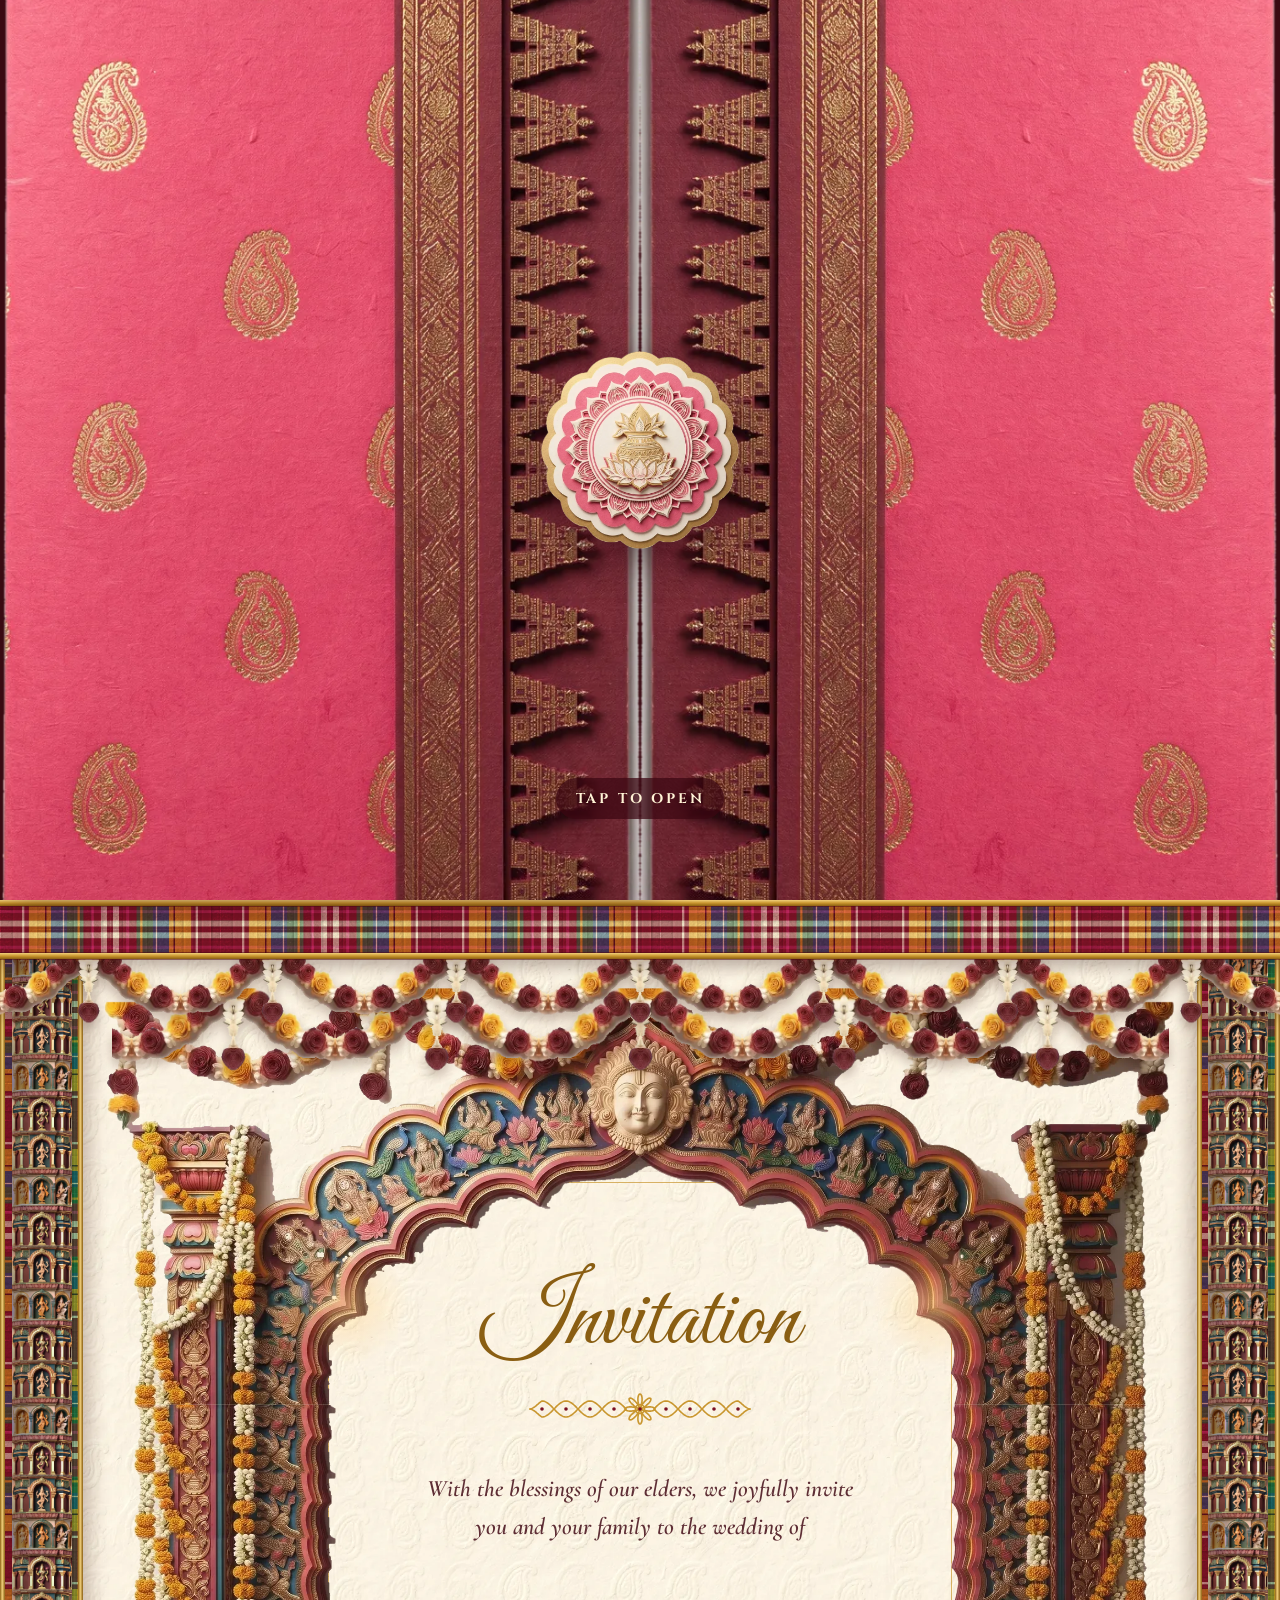
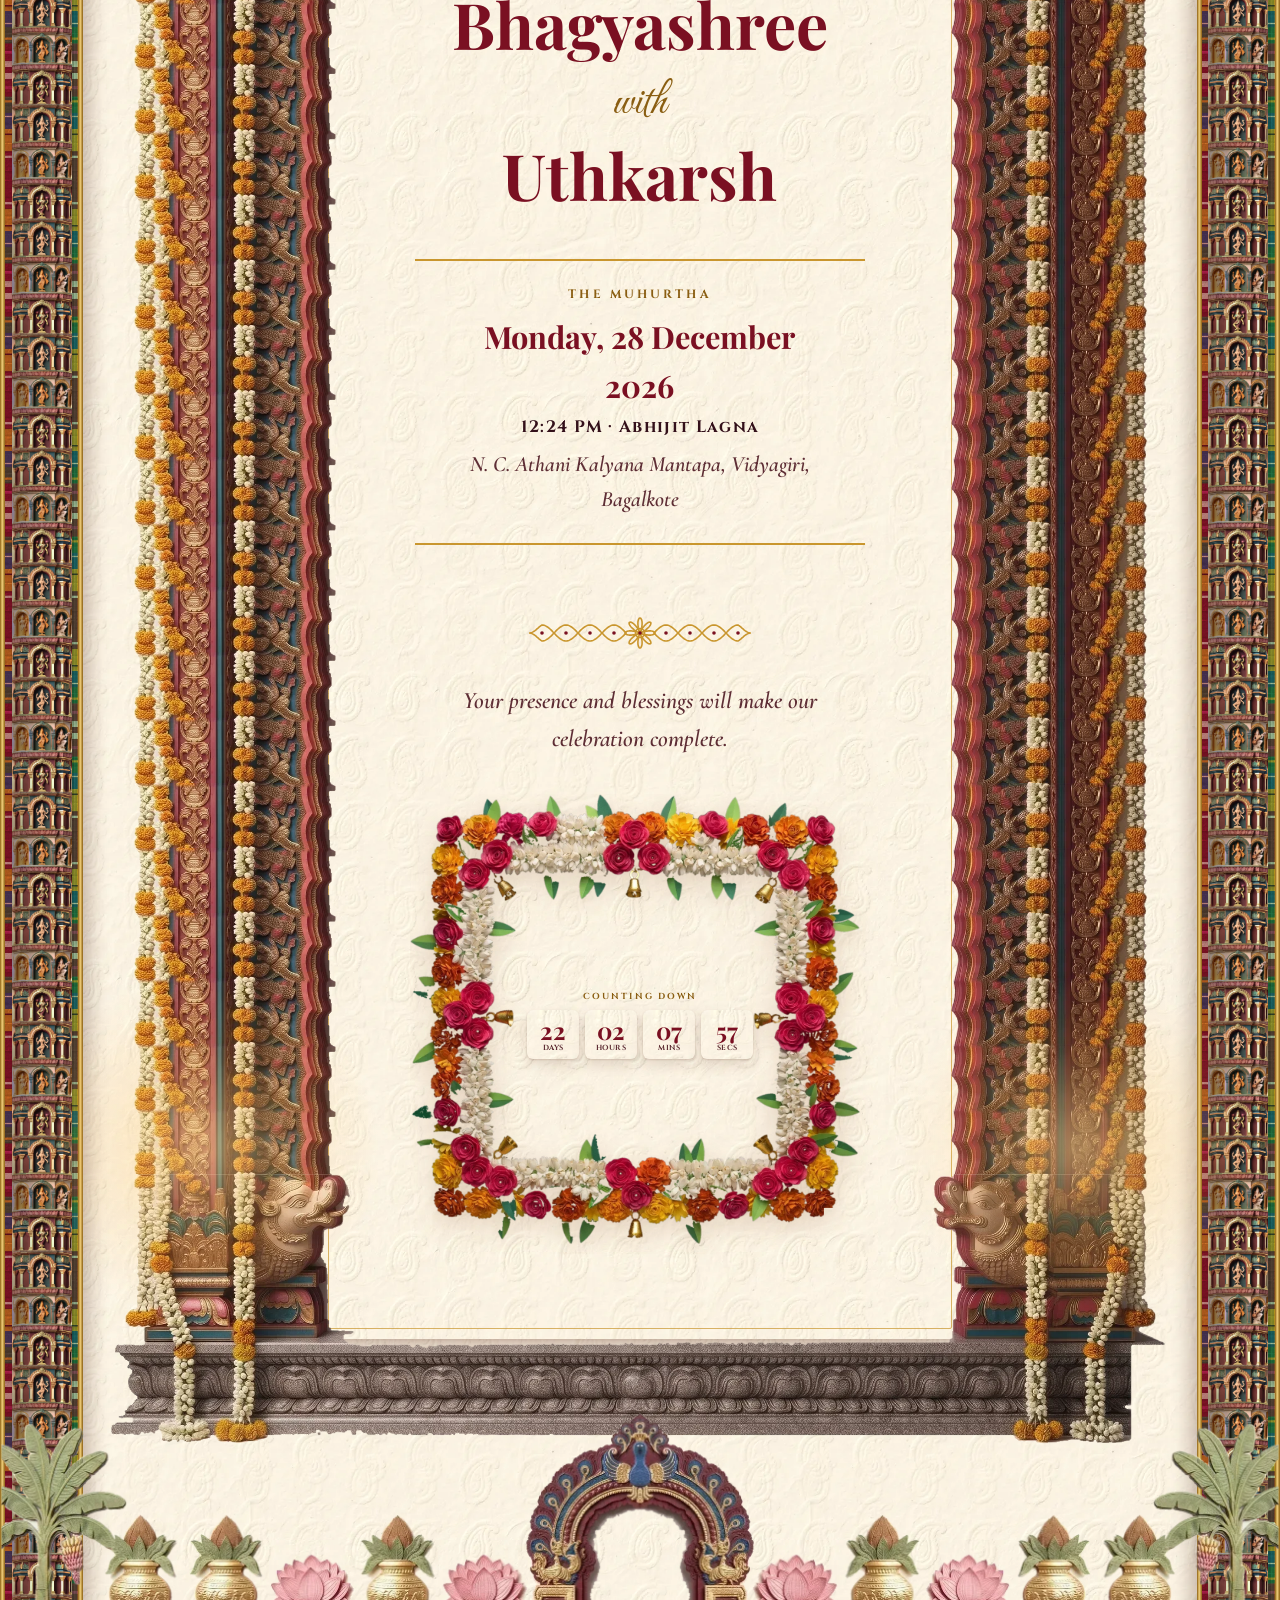
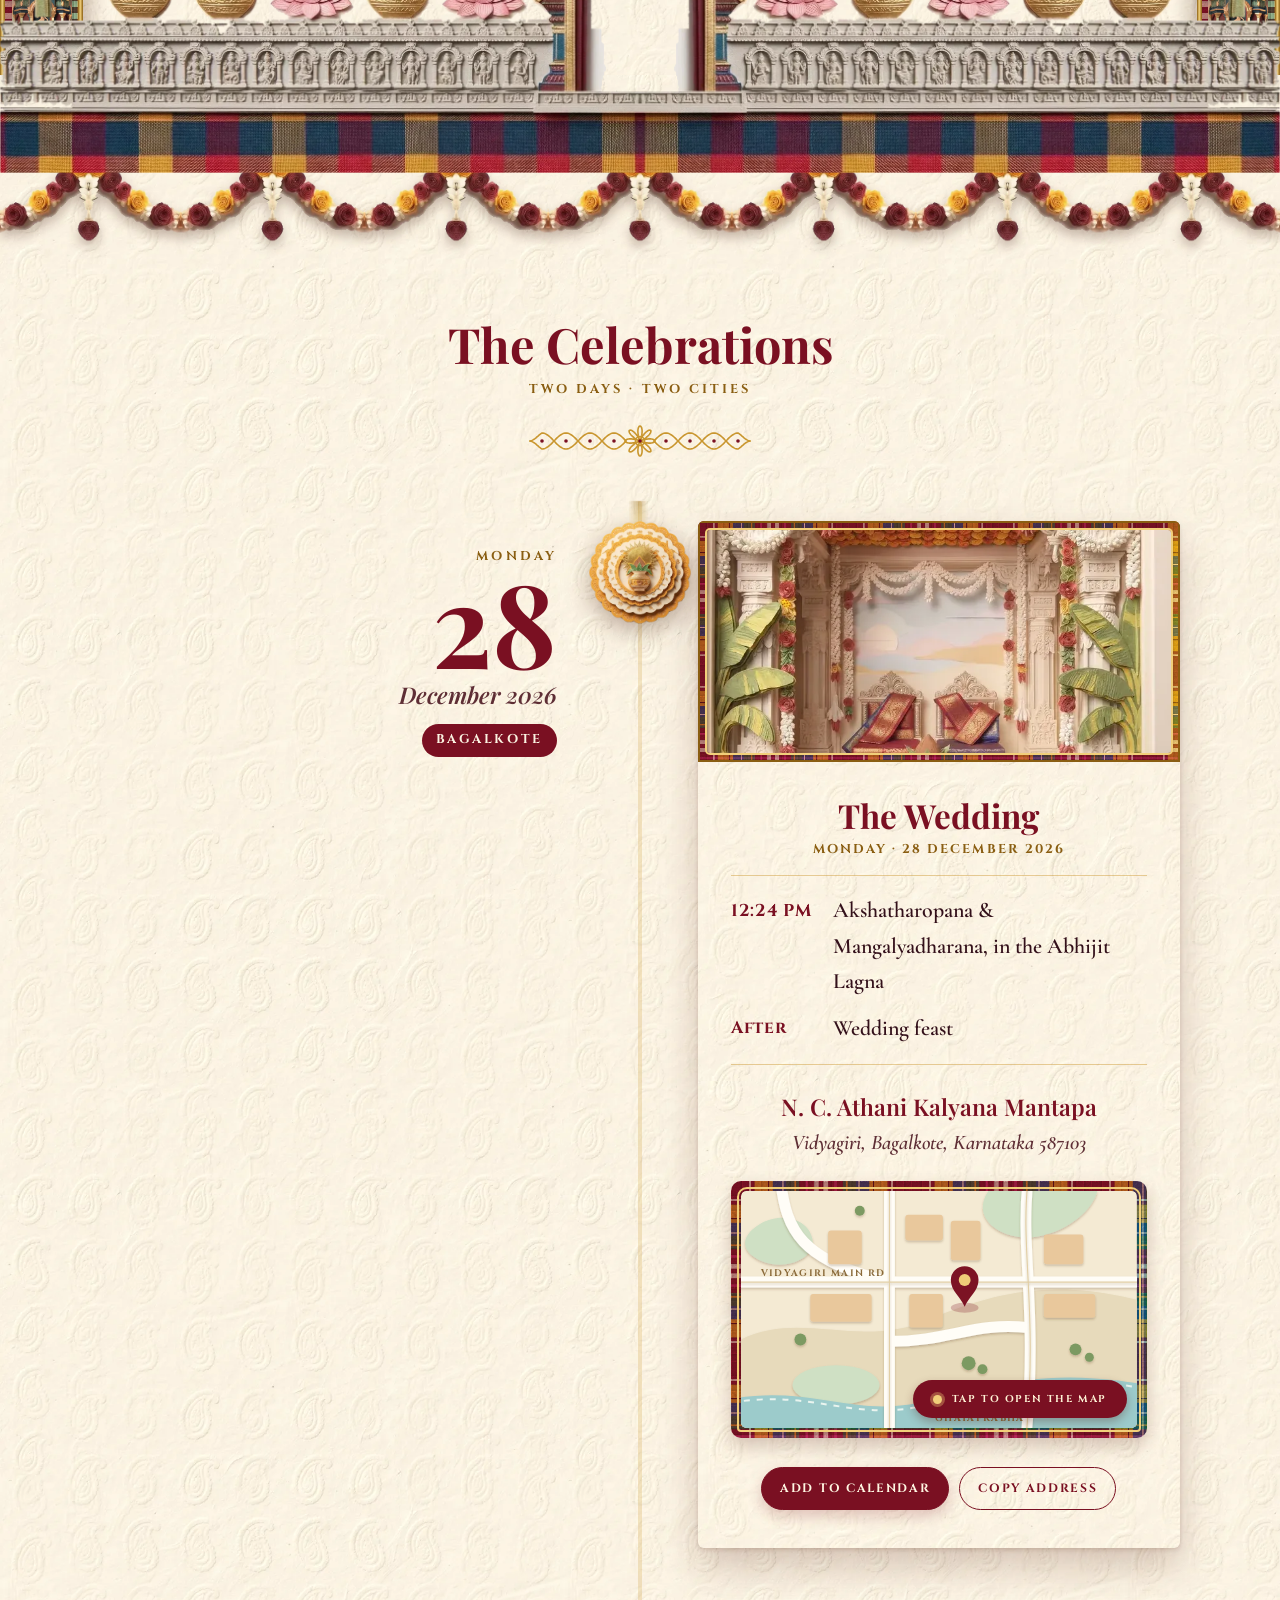
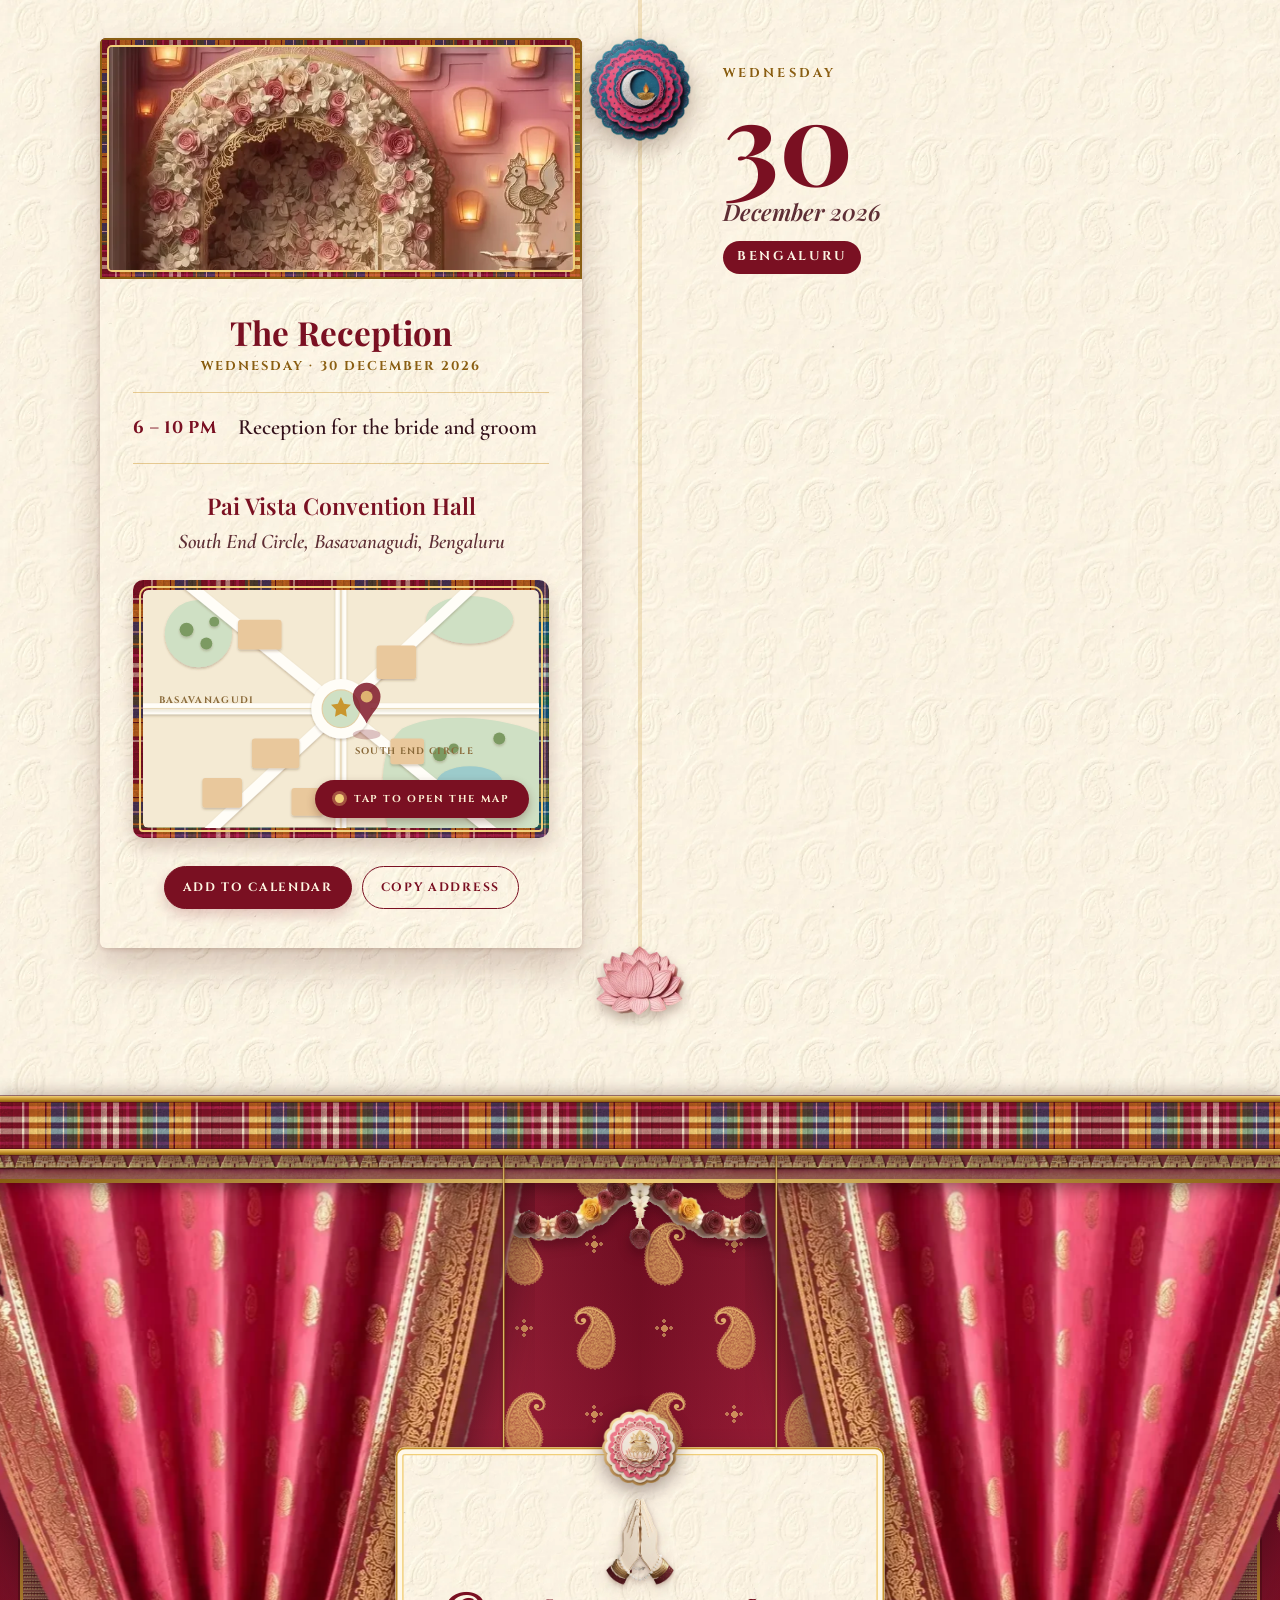
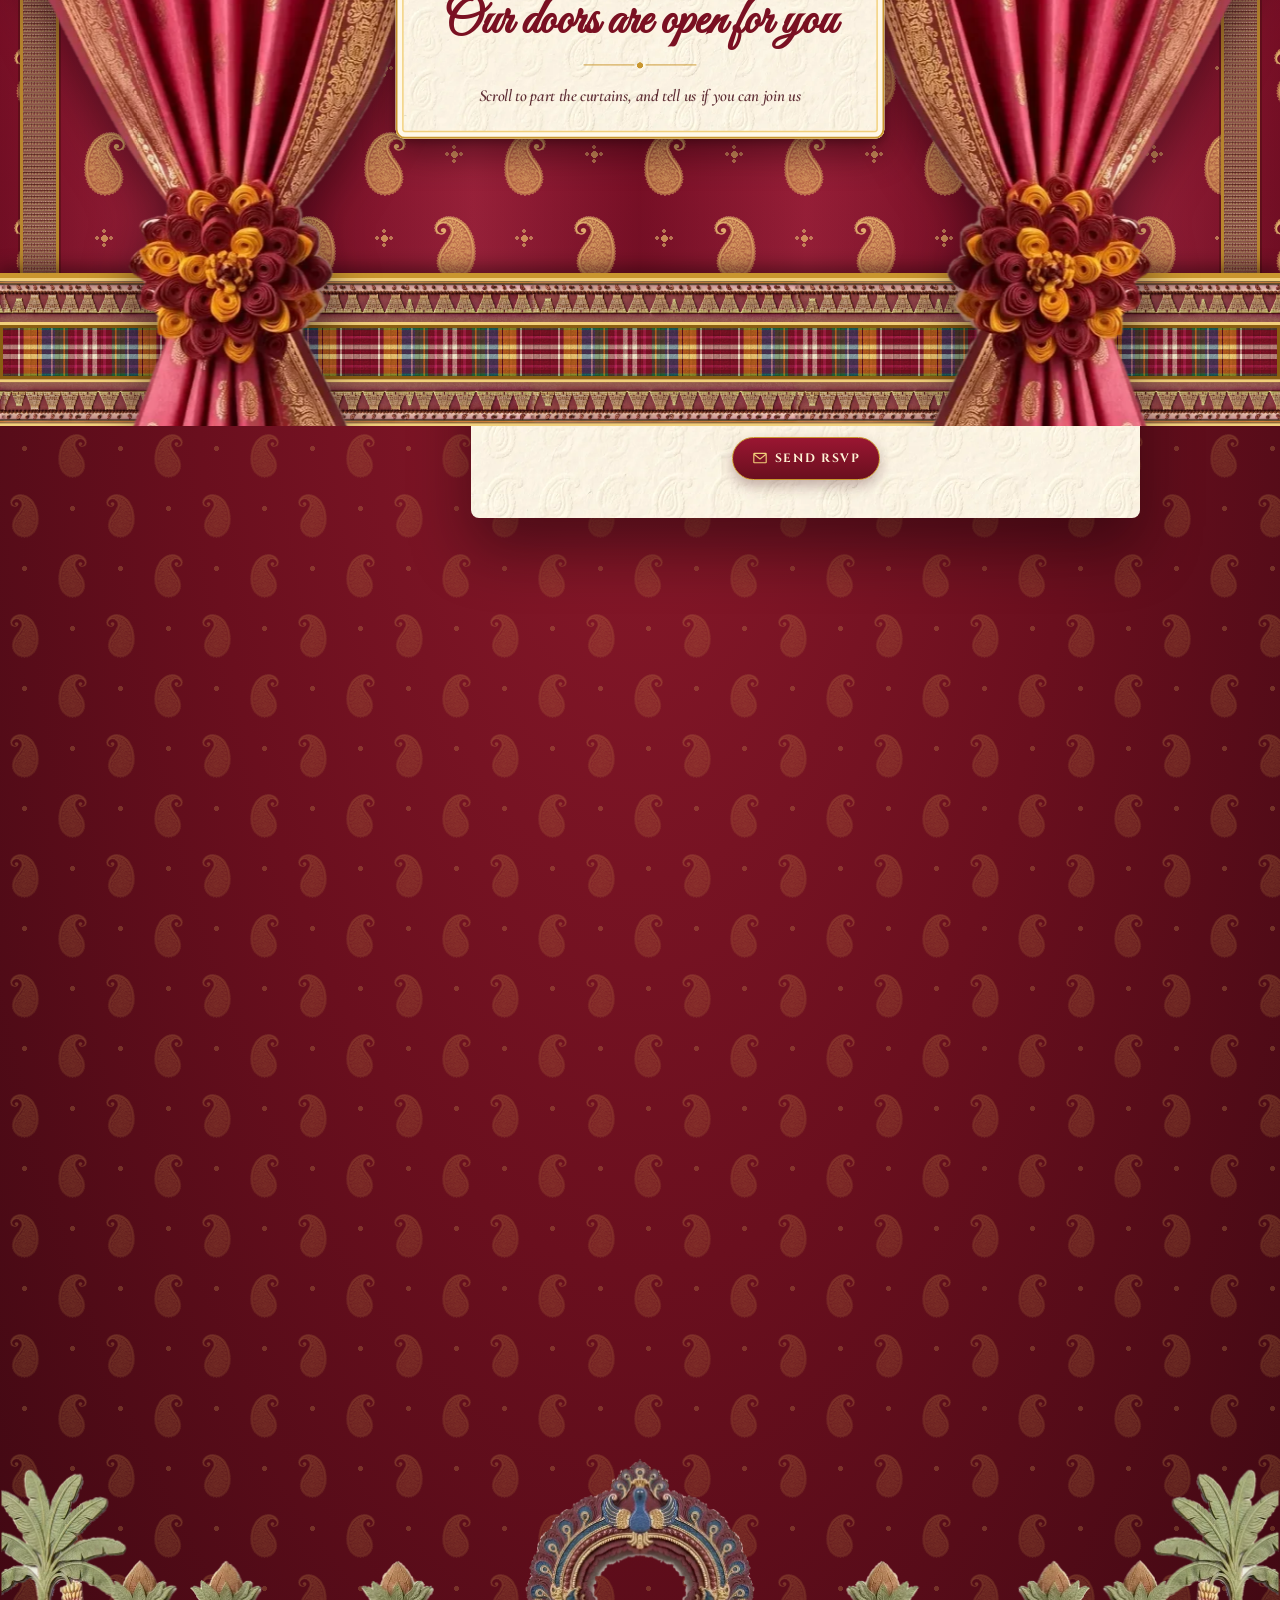
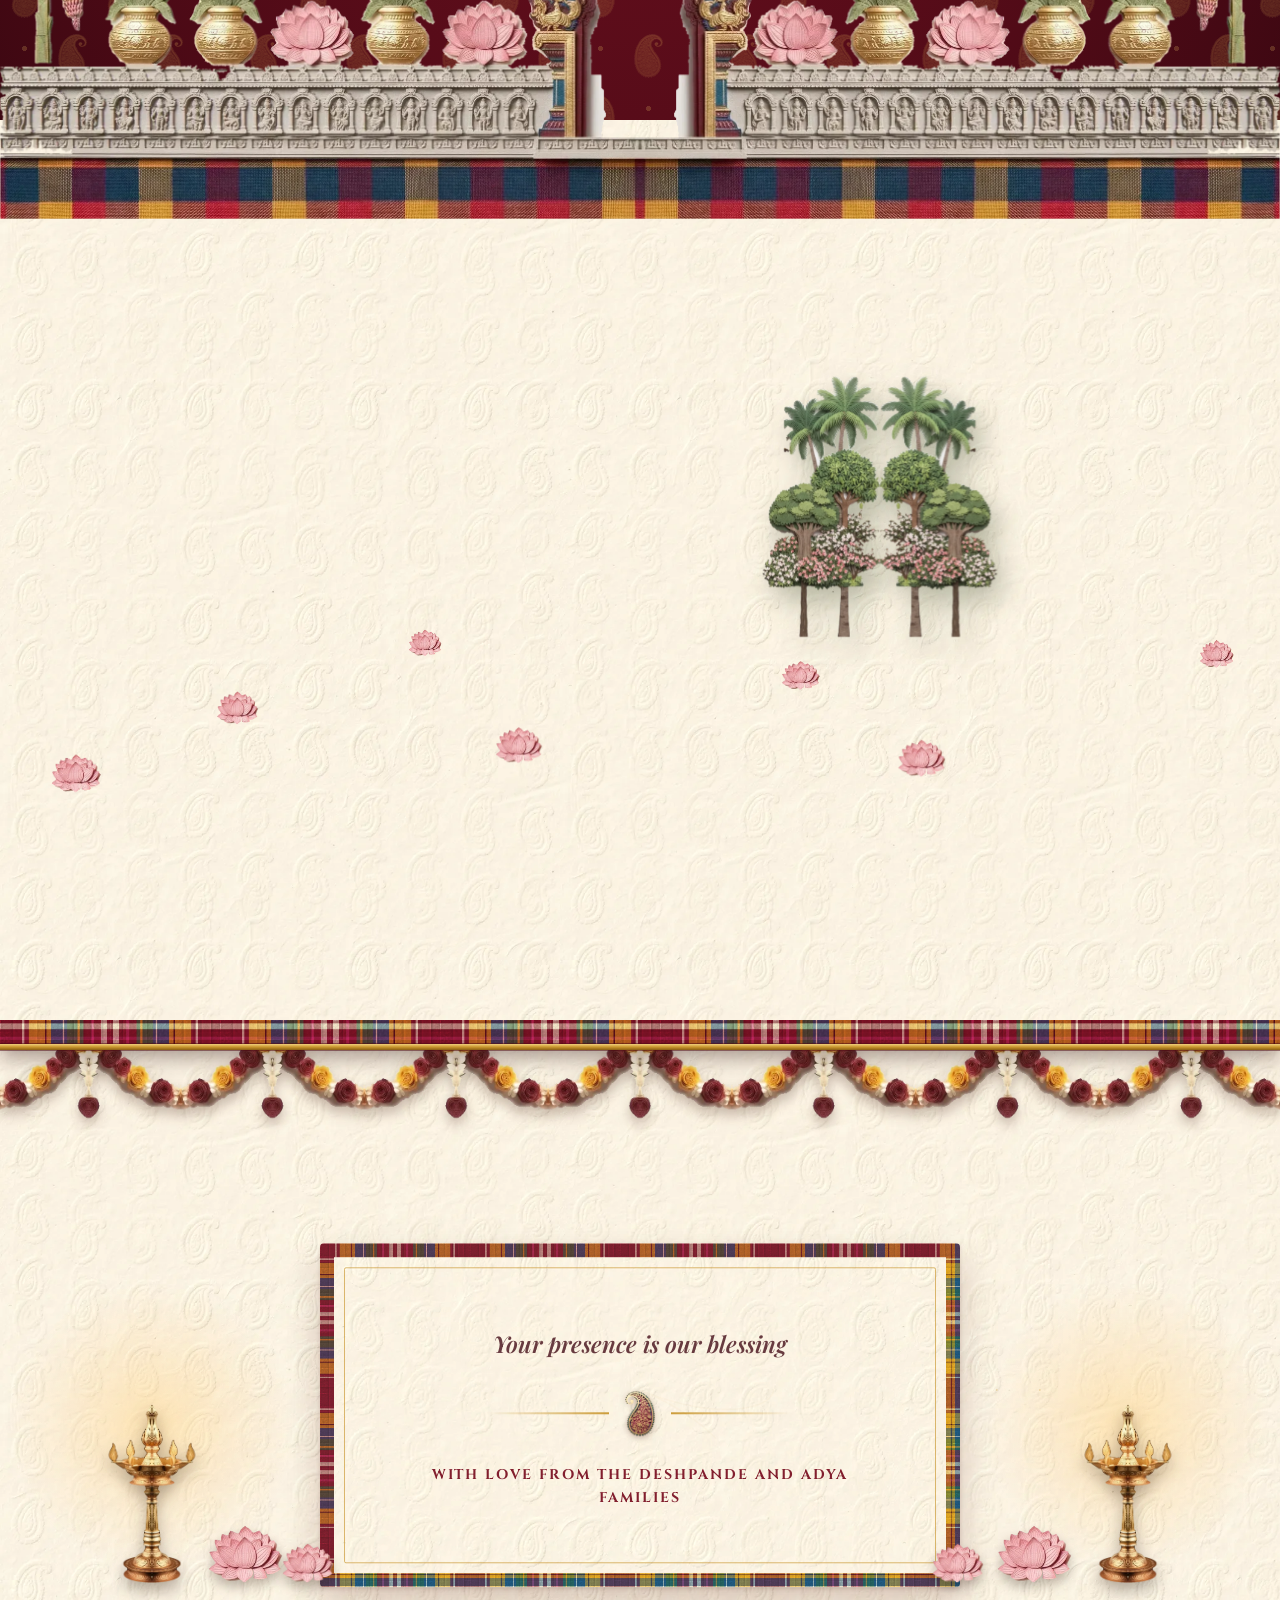
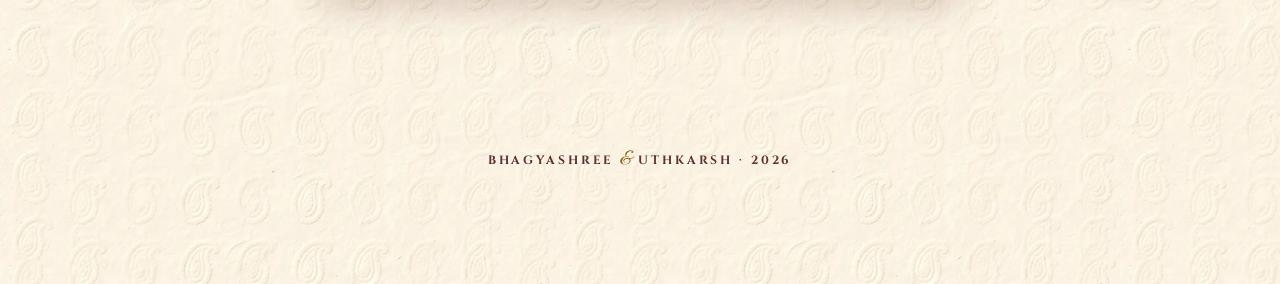
==== bhagyashree-uthkarsh/index.html @ a331b94e "Add files via upload" ====
<!doctype html>
<html lang="en">
<head>
<base href="../">
<meta charset="utf-8">
<meta name="viewport" content="width=device-width, initial-scale=1">
<meta name="robots" content="noindex, nofollow">
<meta name="theme-color" content="#7A1022">
<title>Bhagyashree &amp; Uthkarsh · Shubha Vivaha</title>
<meta name="description" content="The wedding of Bhagyashree and Uthkarsh, 28 and 30 December 2026, Bagalkote and Bengaluru.">
<meta property="og:title" content="Bhagyashree &amp; Uthkarsh · Shubha Vivaha">
<meta property="og:description" content="Wedding on 28 December 2026 in Bagalkote · Reception on 30 December 2026 in Bengaluru">
<link rel="preload" as="image" href="assets/a6-gopuram.webp">
<link rel="preload" as="image" href="assets/a1-flap.webp">
<link rel="stylesheet" href="css/style.css?v=1123e">
</head>
<body class="is-locked" data-lang="en">

<!-- ============ 0 · GATEFOLD COVER ============ -->
<div id="intro" aria-label="Invitation cover">
  <div class="flap flap-l"><img src="assets/a1-flap.webp" alt=""></div>
  <div class="flap flap-r"><img src="assets/a1-flap.webp" alt=""></div>
  <button id="seal" type="button" aria-label="Open the invitation"><img src="assets/a2-seal.webp" alt=""></button>
  <p class="intro-cta"><span class="kn kn-x">ತೆರೆಯಲು ಸ್ಪರ್ಶಿಸಿ</span><span class="en-x">Tap to open</span></p>
</div>

<!-- ============ HUD ============ -->
<button class="next-cue" type="button" aria-label="Scroll down"><svg viewBox="0 0 24 24" aria-hidden="true"><path d="M6 9.5l6 6 6-6"/></svg></button>
<button class="top-cue" type="button" aria-label="Back to the top"><svg viewBox="0 0 24 24" aria-hidden="true"><path d="M6 14.5l6-6 6 6"/></svg></button>
<div class="hud">
  <div class="progress"><i></i></div>
  <div class="hud-right">
    <div class="lang" role="group" aria-label="Language">
      <button type="button" data-set-lang="kn" class="kn">ಕನ್ನಡ</button>
      <button type="button" data-set-lang="en" aria-pressed="true">EN</button>
    </div>
    <button type="button" id="music" aria-label="Temple music" aria-pressed="false">
      <svg viewBox="0 0 24 24" aria-hidden="true"><path d="M12 2.5c.6 0 1 .4 1 1v.7a6 6 0 0 1 5 5.9v4.4l1.6 2.6a.8.8 0 0 1-.7 1.2H5.1a.8.8 0 0 1-.7-1.2L6 14.5v-4.4a6 6 0 0 1 5-5.9v-.7c0-.6.4-1 1-1Zm-2.2 17.4h4.4a2.2 2.2 0 0 1-4.4 0Z"/></svg>
      <span class="wave"><i></i><i></i><i></i></span>
    </button>
  </div>
</div>

<main>
<!-- ============ 1-3 · LANDING, APPROACH, DOORS ============ -->
<section id="hero" class="scene" aria-label="Shubha Vivaha">
  <div class="stage">
    <img class="L sky" src="assets/a3-sky.webp" alt="">
    <div class="L clouds-far">
      <img class="cloud c1" src="assets/a4-cloud2.webp" alt="">
      <img class="cloud c2" src="assets/a4-cloud4.webp" alt="">
    </div>
    <div class="L birds" aria-hidden="true"></div>
    <div class="L world">
      <img class="W skyline" src="assets/a5-skyline.webp" alt="">
      <img class="W tower" src="assets/a6-gopuram.webp" alt="">
      <div class="W door-glow"></div>
      <img class="W cloud-front" src="assets/a4-cloud3.webp" alt="">
      <img class="W grove grove-l opt" src="assets/a34-grove-l.webp" alt="">
      <img class="W grove grove-r opt" src="assets/a35-grove-r.webp" alt="">
      <div class="W mist"></div>
      <img class="W courtyard" src="assets/a7-courtyard.webp" alt="">
      <img class="W flagstaff opt" src="assets/a36-flagstaff.webp" alt="">
      <img class="W cwall" src="assets/a21-frieze.webp" alt="">
      <div class="W wband" aria-hidden="true"></div>
      <svg class="W rangoli" data-rangoli viewBox="-200 -200 400 400" aria-hidden="true"></svg>
      <img class="W heap hp-l" src="assets/a54-heap-b.webp" alt="">
      <img class="W heap hp-r" src="assets/a54-heap-b.webp" alt="">
      <img class="W banana bn-l" src="assets/a52-banana.webp" alt="">
      <img class="W banana bn-r" src="assets/a52-banana.webp" alt="">
      <div class="W basegroup" aria-hidden="true">
        <div class="strew"></div>
        <div class="lampw sm l1" style="left:15.5%"><img class="lo" src="assets/a27-lamp-off.webp" alt=""><img class="ln" src="assets/a27-lamp-on.webp" alt=""><i class="halo"></i></div>
        <div class="lampw sm r1" style="left:84.1%"><img class="lo" src="assets/a27-lamp-off.webp" alt=""><img class="ln" src="assets/a27-lamp-on.webp" alt=""><i class="halo"></i></div>
        <div class="lampw lg l2" style="left:37.2%"><img class="lo" src="assets/a27-lamp-off.webp" alt=""><img class="ln" src="assets/a27-lamp-on.webp" alt=""><i class="halo"></i></div>
        <div class="lampw lg r2" style="left:62.4%"><img class="lo" src="assets/a27-lamp-off.webp" alt=""><img class="ln" src="assets/a27-lamp-on.webp" alt=""><i class="halo"></i></div>
        <img class="lotus" src="assets/a39-lotus.webp" alt="" style="left:9.5%;--h:36%;bottom:-3%"><img class="lotus" src="assets/a39-lotus.webp" alt="" style="left:21.5%;--h:36%;bottom:-3%"><img class="lotus" src="assets/a39-lotus.webp" alt="" style="left:78.1%;--h:36%;bottom:-3%"><img class="lotus" src="assets/a39-lotus.webp" alt="" style="left:90.1%;--h:36%;bottom:-3%">
        <img class="lotus" src="assets/a39-lotus.webp" alt="" style="left:31%;--h:44%;bottom:-6%"><img class="lotus" src="assets/a39-lotus.webp" alt="" style="left:43.4%;--h:44%;bottom:-6%"><img class="lotus" src="assets/a39-lotus.webp" alt="" style="left:56.2%;--h:44%;bottom:-6%"><img class="lotus" src="assets/a39-lotus.webp" alt="" style="left:68.6%;--h:44%;bottom:-6%">
        <img class="lotus" src="assets/a39-lotus.webp" alt="" style="left:26.2%;--h:30%;bottom:-8%"><img class="lotus" src="assets/a39-lotus.webp" alt="" style="left:73.4%;--h:30%;bottom:-8%">
      </div>
    </div>
    <div class="L names-shade"></div>
    <div class="L names">
      <p class="kn names-kn">ಶುಭ ವಿವಾಹ</p>
      <h1 class="names-main"><span class="nm" data-split>Bhagyashree</span><span class="amp">&amp;</span><span class="nm" data-split>Uthkarsh</span></h1>
    </div>
    <div class="L petals hero-shower" data-petals="12"></div>
    <img class="L fol fol-l" src="assets/a8-foliage-l-hero.webp" alt="">
    <img class="L fol fol-r" src="assets/a9-foliage-r-hero.webp" alt="">
    <div class="L sheet"><div class="sheet-band"></div><div class="sheet-paper"></div></div>
    <p class="L scroll-cue"><span data-i18n="scroll">Scroll</span><i></i></p>
  </div>
</section>

<!-- ============ 5-6 · INVITATION + COUNTDOWN ============ -->
<section id="invite" class="paper">
  <div class="rail" aria-hidden="true"><div class="rail-band"></div><div class="festoon"></div></div>
  <div class="side side-l"><div class="pillar-strip"></div></div>
  <div class="side side-r"><div class="pillar-strip"></div></div>
  <div class="torana">
    <div class="t-art" aria-hidden="true">
      <img class="t-top" src="assets/a17-top.webp" alt="">
      <div class="t-mid"></div>
      <img class="t-bot" src="assets/a17-bot.webp" alt="">
    </div>
    <div class="t-deco" aria-hidden="true"></div>
  <article class="panel invite-panel">
    <img class="butta tl" src="assets/a31-butta.webp" alt=""><img class="butta tr" src="assets/a31-butta.webp" alt="">
    <img class="butta bl" src="assets/a31-butta.webp" alt=""><img class="butta br" src="assets/a31-butta.webp" alt="">

    <header class="sec-head">
      <p class="kn sec-kn kn-x" data-c="up">ಮದುವೆಯ ಆಮಂತ್ರಣ</p>
      <h2 class="script sec-script" data-c="write">Invitation</h2>
      <svg class="kolam kolam-div" data-kolam="div" viewBox="0 0 300 40" aria-hidden="true"></svg>
    </header>

    <p class="lead" data-c="up" data-i18n="lead">With the blessings of our elders, we joyfully invite you and your family to the wedding of</p>

    <div class="couple">
      <div class="person">
        <h3 class="pname" data-c="words" data-i18n="bride">Bhagyashree</h3>
      </div>
      <p class="weds script" data-c="write" data-i18n="weds">with</p>
      <div class="person">
        <h3 class="pname" data-c="words" data-i18n="groom">Uthkarsh</h3>
      </div>
    </div>

    <div class="muhurtha" data-c="frame">
      <p class="m-label" data-i18n="mLabel">The Muhurtha</p>
      <p class="m-date" data-i18n="mDate">Monday, 28 December 2026</p>
      <p class="m-time" data-i18n="mTime">12:24 PM · Abhijit Lagna</p>
      <p class="m-where" data-i18n="mWhere">N. C. Athani Kalyana Mantapa, Vidyagiri, Bagalkote</p>
    </div>

    <svg class="kolam kolam-div" data-kolam="div" viewBox="0 0 300 40" aria-hidden="true"></svg>
    <p class="lead" data-c="up" data-i18n="close">Your presence and blessings will make our celebration complete.</p>

    <div class="countdown rv" aria-live="off">
      <img class="garland" src="assets/a20-garland.webp" alt="">
      <div class="cd-lamp l" aria-hidden="true"><div class="litlamp"><img src="assets/a27-lamp-on.webp" alt=""></div></div>
      <div class="cd-lamp r" aria-hidden="true"><div class="litlamp"><img src="assets/a27-lamp-on.webp" alt=""></div></div>
      <div class="cd-inner">
        <p class="cd-label" data-i18n="cdLabel">Counting down</p>
        <div class="cd-grid">
          <div><b data-cd="d">00</b><span data-i18n="days">Days</span></div>
          <div><b data-cd="h">00</b><span data-i18n="hours">Hours</span></div>
          <div><b data-cd="m">00</b><span data-i18n="mins">Mins</span></div>
          <div><b data-cd="s">00</b><span data-i18n="secs">Secs</span></div>
        </div>
      </div>
    </div>
  </article>
  </div>
  <div class="frieze" aria-hidden="true"><img src="assets/a21-frieze.webp" alt=""><div class="festoon hang"></div></div>
</section>

<!-- ============ 7 · THE CELEBRATIONS ============ -->
<section id="celebrations" class="paper">
  <header class="sec-head">
    <p class="kn sec-kn kn-x" data-c="up">ಶುಭ ಸಂಭ್ರಮ</p>
    <h2 class="sec-title" data-c="words" data-i18n="celTitle">The Celebrations</h2>
    <p class="sec-sub" data-c="up" data-i18n="celSub">Two days · two cities</p>
    <svg class="kolam kolam-div" data-kolam="div" viewBox="0 0 300 40" aria-hidden="true"></svg>
  </header>
  <div class="timeline">
    <div class="tl-thread" aria-hidden="true"><i></i></div>
    <img class="tl-end" src="assets/a39-lotus.webp" alt="">
    <article class="event ev-a">
      <div class="ev-side"><p class="ev-wk" data-i18n="wedWk">Monday</p><p class="ev-day">28</p><p class="ev-mon" data-i18n="monYear">December 2026</p><p class="ev-place" data-i18n="wedPlace">Bagalkote</p></div>
      <div class="ev-node"><img class="medal" src="assets/a24-med-wedding.webp" alt=""></div>
      <div class="card">
        <div class="shadowbox"><img src="assets/a22-wedding.webp" alt="A paper diorama of a wedding mandapa at sunrise"></div>
        <div class="card-body">
          <p class="ev-kn kn kn-x">ವಿವಾಹ</p>
          <h3 class="ev-title" data-i18n="wedTitle">The Wedding</h3>
          <p class="ev-date" data-i18n="wedDate">Monday · 28 December 2026</p>
          <dl class="ev-rows">
            <dt data-i18n="wedTime">12:24 PM</dt><dd data-i18n="wedWhat">Akshatharopana &amp; Mangalyadharana, in the Abhijit Lagna</dd>
            <dt data-i18n="wedFeastWhen">After</dt><dd data-i18n="wedFeast">Wedding feast</dd>
          </dl>
          <p class="ev-venue"><b data-i18n="wedVenue">N. C. Athani Kalyana Mantapa</b><span data-i18n="vAddrWed">Vidyagiri, Bagalkote, Karnataka 587103</span></p>
          <div class="mount"><a class="map" target="_blank" rel="noopener" href="https://maps.app.goo.gl/onUVFDoFLpxTTJVK7" data-src="https://maps.google.com/maps?q=N%20C%20Athani%20Kalyana%20Mantap%2C%20Vidyagiri%2C%20Bagalkot%2C%20Karnataka%20587103&amp;z=16&amp;output=embed" data-title="Map to N. C. Athani Kalyana Mantapa">
            <svg class="illus" data-illus="wed" viewBox="0 0 400 240" aria-hidden="true"></svg><span class="map-tag"><b data-i18n="wedVenue">N. C. Athani Kalyana Mantapa</b><span data-i18n="mapTap">Tap to open the map</span></span>
          </a></div>
          <div class="btns">
            <a class="btn" target="_blank" rel="noopener" href="https://calendar.google.com/calendar/render?action=TEMPLATE&amp;text=Wedding%20of%20Bhagyashree%20%26%20Uthkarsh&amp;dates=20261228T063000Z/20261228T093000Z&amp;details=Muhurtha%20at%2012%3A24%20PM%20(Abhijit%20Lagna)%2C%20followed%20by%20the%20wedding%20feast.&amp;location=N.%20C.%20Athani%20Kalyana%20Mantapa%2C%20Vidyagiri%2C%20Bagalkote%20587103" data-i18n="addCal">Add to calendar</a>
            <button class="btn ghost" type="button" data-copy="N. C. Athani Kalyana Mantapa, Vidyagiri, Bagalkote, Karnataka 587103" data-i18n="copyAddr">Copy address</button>
          </div>
        </div>
      </div>
    </article>
    <article class="event ev-b">
      <div class="ev-side"><p class="ev-wk" data-i18n="recWk">Wednesday</p><p class="ev-day">30</p><p class="ev-mon" data-i18n="monYear">December 2026</p><p class="ev-place" data-i18n="recPlace">Bengaluru</p></div>
      <div class="ev-node"><img class="medal" src="assets/a24-med-reception.webp" alt=""></div>
      <div class="card">
        <div class="shadowbox"><img src="assets/a23-reception.webp" alt="A paper diorama of an evening reception with lanterns"></div>
        <div class="card-body">
          <p class="ev-kn kn kn-x">ಆರತಕ್ಷತೆ</p>
          <h3 class="ev-title" data-i18n="recTitle">The Reception</h3>
          <p class="ev-date" data-i18n="recDate">Wednesday · 30 December 2026</p>
          <dl class="ev-rows">
            <dt data-i18n="recTime">6 – 10 PM</dt><dd data-i18n="recWhat">Reception for the bride and groom</dd>
          </dl>
          <p class="ev-venue"><b data-i18n="recVenue">Pai Vista Convention Hall</b><span data-i18n="vAddrRec">South End Circle, Basavanagudi, Bengaluru</span></p>
          <div class="mount"><a class="map" target="_blank" rel="noopener" href="https://maps.app.goo.gl/LvfdA4hSn5NFWWfX7" data-src="https://maps.google.com/maps?q=12.937926,77.5787204&amp;z=16&amp;output=embed" data-title="Map to Pai Vista Convention Hall">
            <svg class="illus" data-illus="rec" viewBox="0 0 400 240" aria-hidden="true"></svg><span class="map-tag"><b data-i18n="recVenue">Pai Vista Convention Hall</b><span data-i18n="mapTap">Tap to open the map</span></span>
          </a></div>
          <div class="btns">
            <a class="btn" target="_blank" rel="noopener" href="https://calendar.google.com/calendar/render?action=TEMPLATE&amp;text=Reception%20of%20Bhagyashree%20%26%20Uthkarsh&amp;dates=20261230T123000Z/20261230T163000Z&amp;location=Pai%20Vista%20Convention%20Hall%2C%20South%20End%20Circle%2C%20Basavanagudi%2C%20Bengaluru" data-i18n="addCal">Add to calendar</a>
            <button class="btn ghost" type="button" data-copy="Pai Vista Convention Hall, South End Circle, Basavanagudi, Bengaluru" data-i18n="copyAddr">Copy address</button>
          </div>
        </div>
      </div>
    </article>
  </div>
</section>

<!-- ============ 9 · RSVP ============ -->
<section id="rsvp">
<div class="rsvp-stage">
  <div class="rail" aria-hidden="true"><div class="rail-band"></div><div class="festoon"></div></div>
  <div class="madras-band" aria-hidden="true"></div>
  <div class="drapes" aria-hidden="true">
    <div class="silk"><div class="silk-fest"></div><i class="zari zl"></i><i class="zari zr"></i><div class="silk-pallu"><div class="sp-temple"></div><div class="sp-madras"></div><div class="sp-temple flip"></div></div></div>
    <div class="valance"></div>
    <div class="drape drape-l"><picture><source media="(max-aspect-ratio: 3/5)" srcset="assets/a26-drape-tall.webp"><img src="assets/a26-drape.webp" alt=""></picture></div>
    <div class="drape drape-r"><picture><source media="(max-aspect-ratio: 3/5)" srcset="assets/a26-drape-tall.webp"><img src="assets/a26-drape.webp" alt=""></picture></div>
    <div class="sp-wrap">
      <div class="silk-plaque"><i class="cord cl"></i><i class="cord cr"></i><img class="sp-seal" src="assets/a2-seal.webp" alt="">
        <img class="sp-hands" src="assets/a61-namaste.webp" alt="Folded hands">
        <p class="sp-title" data-i18n="spTitle">Our doors are open for you</p>
        <span class="sp-rule"></span>
        <p class="sp-sub" data-i18n="spSub">Scroll to part the curtains, and tell us if you can join us</p>
      </div>
    </div>
  </div>
  <div class="rsvp-inner">
    <header class="sec-head light">
      <p class="kn sec-kn kn-x" data-c="up">ತಾವು ಬರುವಿರಾ?</p>
      <h2 class="sec-title" data-c="words" data-i18n="rsvpTitle">Will you join us?</h2>
      <p class="sec-sub" data-c="up" data-i18n="rsvpSub">Kindly let us know if you can join us</p>
      <svg class="kolam kolam-div" data-kolam="div" viewBox="0 0 300 40" aria-hidden="true"></svg>
    </header>
    <div class="rsvp-row">
      <div class="lamp" aria-hidden="true">
        <img class="lamp-off" src="assets/a27-lamp-off.webp" alt="">
        <img class="lamp-on" src="assets/a27-lamp-on.webp" alt="">
      </div>
      <form class="rsvp-card rv" id="rsvpForm" novalidate>
        <label class="f"><span data-i18n="fName">Your name</span><input name="name" autocomplete="name" required></label>
        <label class="f"><span data-i18n="fGuests">Guests, including you</span>
          <select name="guests"><option>1</option><option selected>2</option><option>3</option><option>4</option><option>5</option><option>6</option><option>7</option><option>8</option><option>9</option><option>10</option></select>
        </label>
        <fieldset class="f">
          <legend data-i18n="fAttend">I will attend</legend>
          <label class="chk"><input type="checkbox" name="wed" checked><span data-i18n="optWed">Wedding · 28 Dec, Bagalkote</span></label>
          <label class="chk"><input type="checkbox" name="rec" checked><span data-i18n="optRec">Reception · 30 Dec, Bengaluru</span></label>
        </fieldset>
        <label class="f"><span data-i18n="fNote">A note for the couple</span><textarea name="note" rows="2"></textarea></label>
        <div class="btns">
          <button class="btn wa" type="submit" id="rsvpSend"><svg viewBox="0 0 24 24" aria-hidden="true"><path d="M3 6.5A1.5 1.5 0 0 1 4.5 5h15A1.5 1.5 0 0 1 21 6.5v11a1.5 1.5 0 0 1-1.5 1.5h-15A1.5 1.5 0 0 1 3 17.5Zm1.9.3 7.1 5.6 7.1-5.6Zm14.6 1.6-7 5.5a.8.8 0 0 1-1 0l-7-5.5v9.1h15Z"/></svg><span data-i18n="send">Send RSVP</span></button>
        </div>
        <p class="thanks" data-i18n="thanks" hidden>Thank you, we have received your RSVP. We look forward to welcoming you.</p>
      </form>
    </div>
  </div>
</div>
<div class="rsvp-hold" aria-hidden="true"></div>
  <div class="frieze" aria-hidden="true"><img src="assets/a21-frieze.webp" alt=""></div>
</section>

<!-- ============ 10 · FINALE ============ -->
<section id="finale" class="scene" aria-label="With love and blessings">
  <div class="stage">
    <img class="L sky" src="assets/a3-sky.webp" alt="">
    <div class="L f-dusk"></div>
    <div class="L fworld">
      <div class="F f-sun"></div>
      <img class="F f-cloud fc1" src="assets/a4-cloud3.webp" alt="">
      <img class="F f-cloud fc2" src="assets/a4-cloud1.webp" alt="">
      <img class="F f-tower" src="assets/a6-gopuram.webp" alt="">
      <img class="F f-grove-l opt" src="assets/a34-grove-l.webp" alt="">
      <img class="F f-grove-r opt" src="assets/a35-grove-r.webp" alt="">
      <img class="F f-tank" src="assets/a28-tank.webp" alt="">
      <div class="F f-bank"></div>
      <img class="F f-lotus fl1" src="assets/a39-lotus.webp" alt="" style="--d:5.2s">
      <img class="F f-lotus fl2" src="assets/a39-lotus.webp" alt="" style="--d:6.1s;--dl:-2s">
      <img class="F f-lotus fl3" src="assets/a39-lotus.webp" alt="" style="--d:4.6s;--dl:-1s">
      <div class="F f-diyas"></div>
      <div class="F f-contact"></div>
      <img class="F f-couple" src="assets/a29-couple.webp" alt="">
      <div class="F f-flower fl-l"><img src="assets/a8-foliage-l.webp" alt=""></div>
      <div class="F f-flower fl-r"><img src="assets/a9-foliage-r.webp" alt=""></div>
    </div>
    <div class="L birds" aria-hidden="true"></div>
    <div class="L petals" data-petals="6"></div>
    <div class="L f-text">
      <div class="ribbon">
        <p class="kn f-kn kn-x">ಶುಭವಾಗಲಿ</p>
        <p class="script f-script" data-i18n="withLove">With love &amp; blessings</p>
        <p class="f-names">Bhagyashree <span>&amp;</span> Uthkarsh</p>
        <p class="f-date" data-i18n="heroDate">28 &amp; 30 December 2026 · Bagalkote &amp; Bengaluru</p>
      </div>
    </div>
  </div>
</section>

<!-- ============ CLOSING ============ -->
<section id="closing" class="paper">
  <div class="madras-band" aria-hidden="true"></div>
  <div class="festoon top-fest" aria-hidden="true"></div>
  <div class="closing-wrap">
    <svg class="kolam kolam-big" data-kolam="big" viewBox="-200 -200 400 400" aria-hidden="true"></svg>
    <div class="flank flank-l" aria-hidden="true"><div class="litlamp"><img src="assets/a27-lamp-on.webp" alt=""></div><img class="kal lot" src="assets/a39-lotus.webp" alt=""><img class="kal lot sm" src="assets/a39-lotus.webp" alt=""></div>
    <article class="panel closing-panel" data-c="rise">
    <p class="kn close-kn kn-x">ತಮ್ಮ ಆಗಮನವೇ ನಮಗೆ ಆಶೀರ್ವಾದ</p>
    <p class="close-en" data-i18n="presence">Your presence is our blessing</p>
    <div class="divider" aria-hidden="true"><i></i><img src="assets/a31-butta.webp" alt=""><i></i></div>
    <p class="families" data-i18n="familiesB">With love from the Deshpande and Adya families</p>
  </article>
    <div class="flank flank-r" aria-hidden="true"><div class="litlamp"><img src="assets/a27-lamp-on.webp" alt=""></div><img class="kal lot" src="assets/a39-lotus.webp" alt=""><img class="kal lot sm" src="assets/a39-lotus.webp" alt=""></div>
  </div>
  <footer class="foot"><p>Bhagyashree <span>&amp;</span> Uthkarsh · 2026</p></footer>
</section>
</main>

<noscript><style>#intro{display:none}body.is-locked{overflow:auto}</style></noscript>
<script src="vendor/gsap.min.js"></script>
<script src="vendor/ScrollTrigger.min.js"></script>
<script src="vendor/lenis.min.js"></script>
<script src="js/app.js?v=1123e"></script>
</body>
</html>
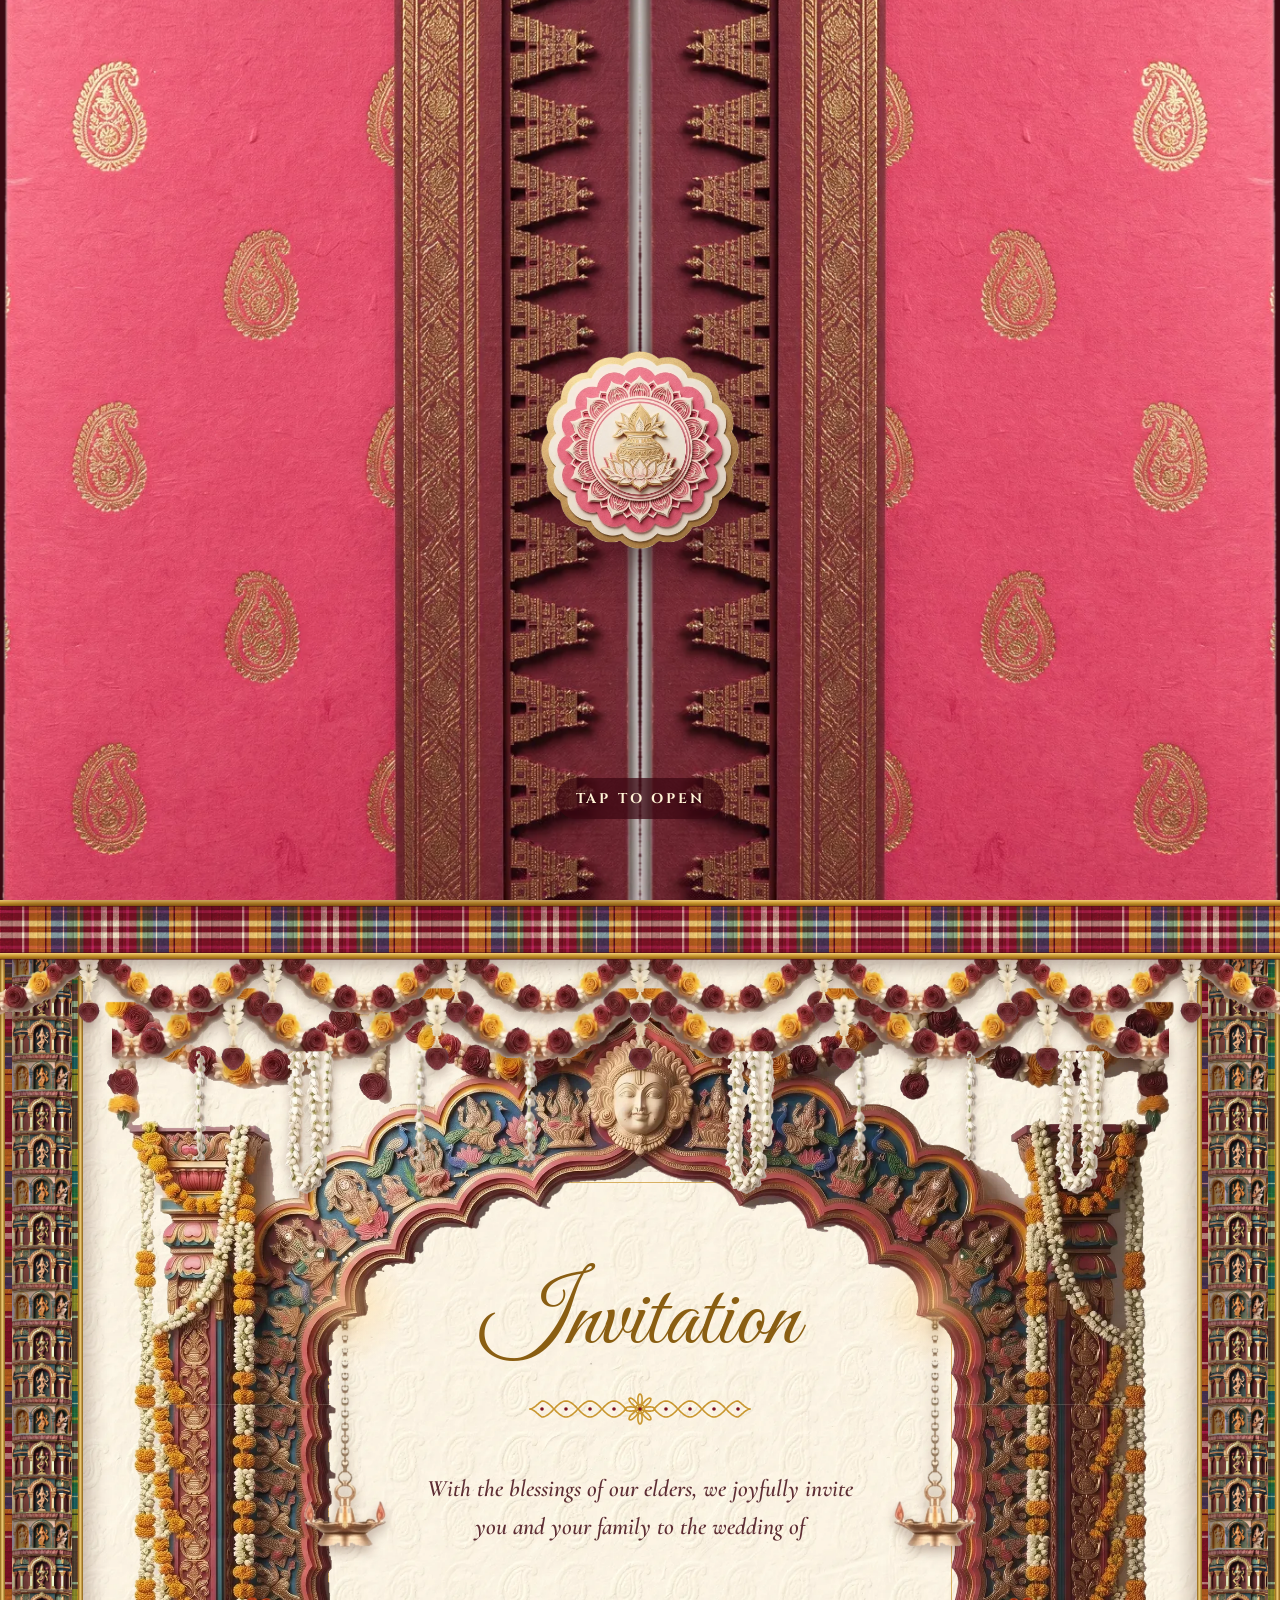
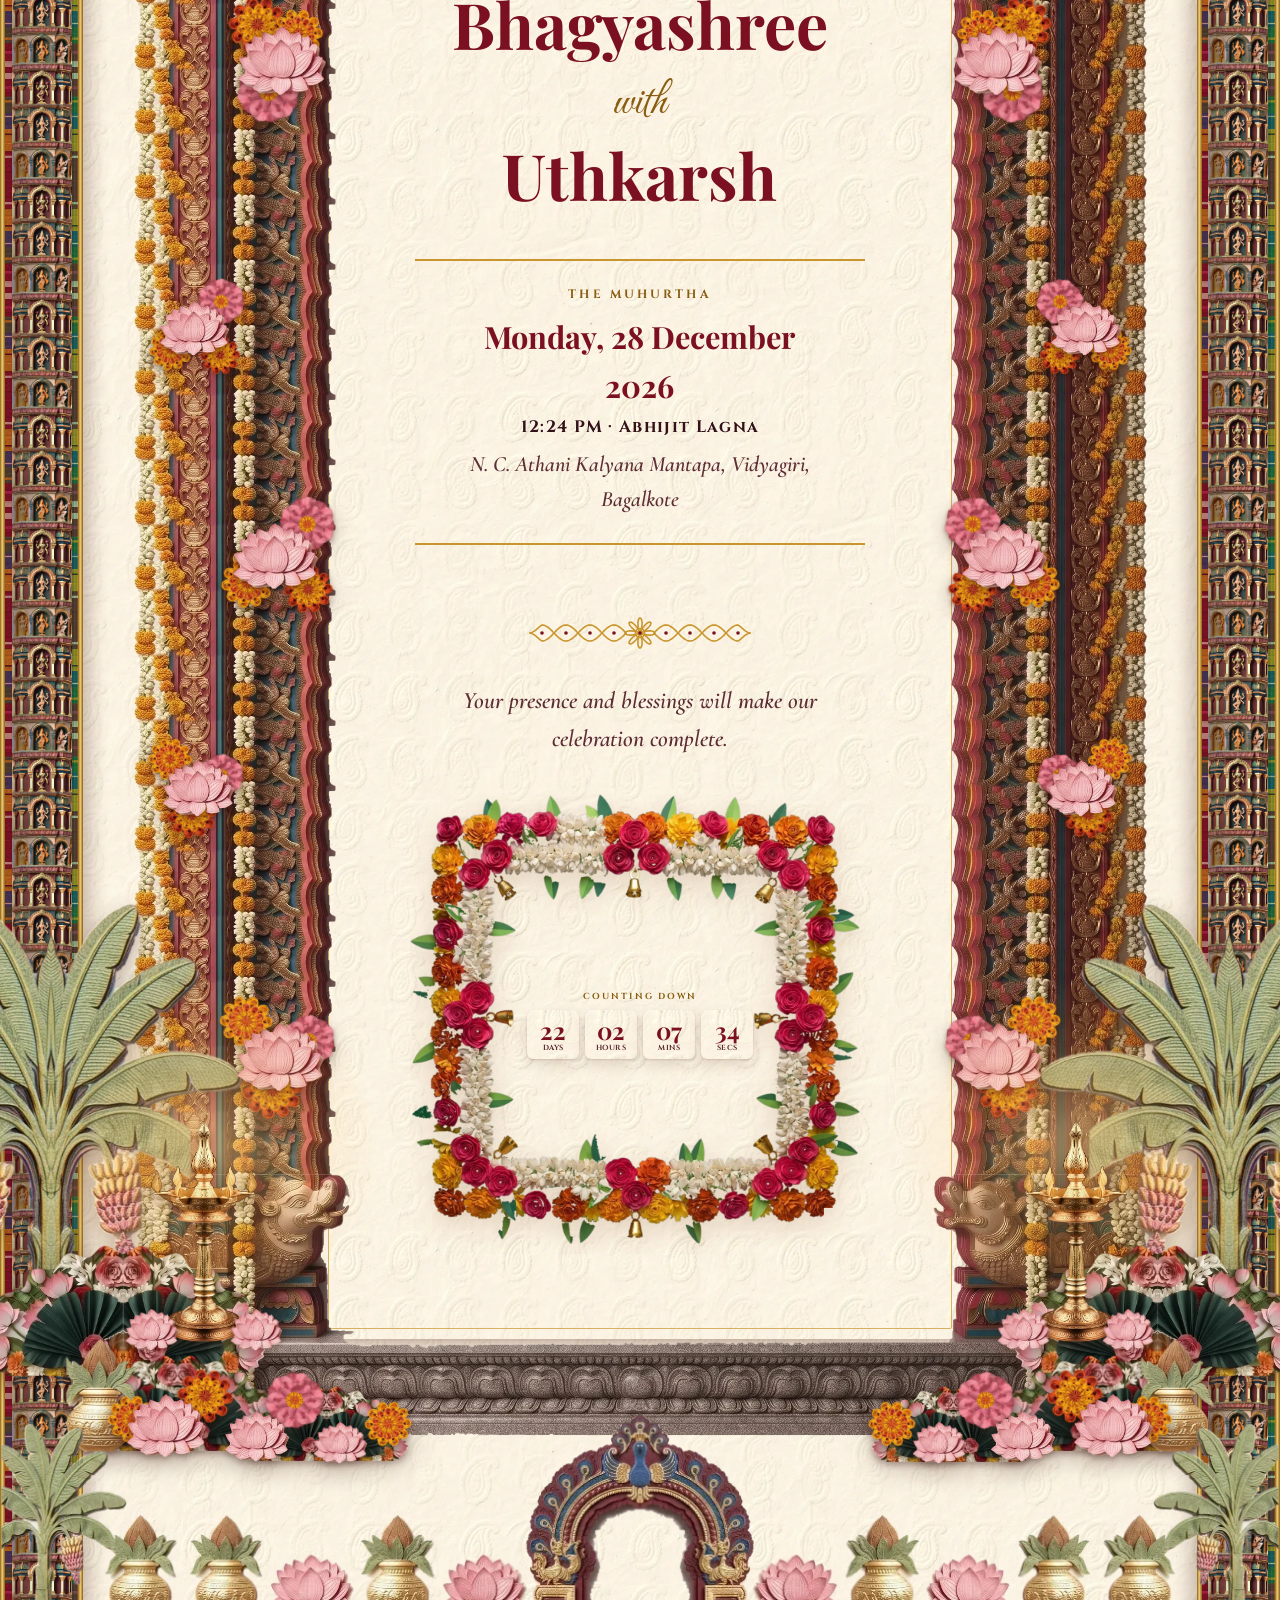
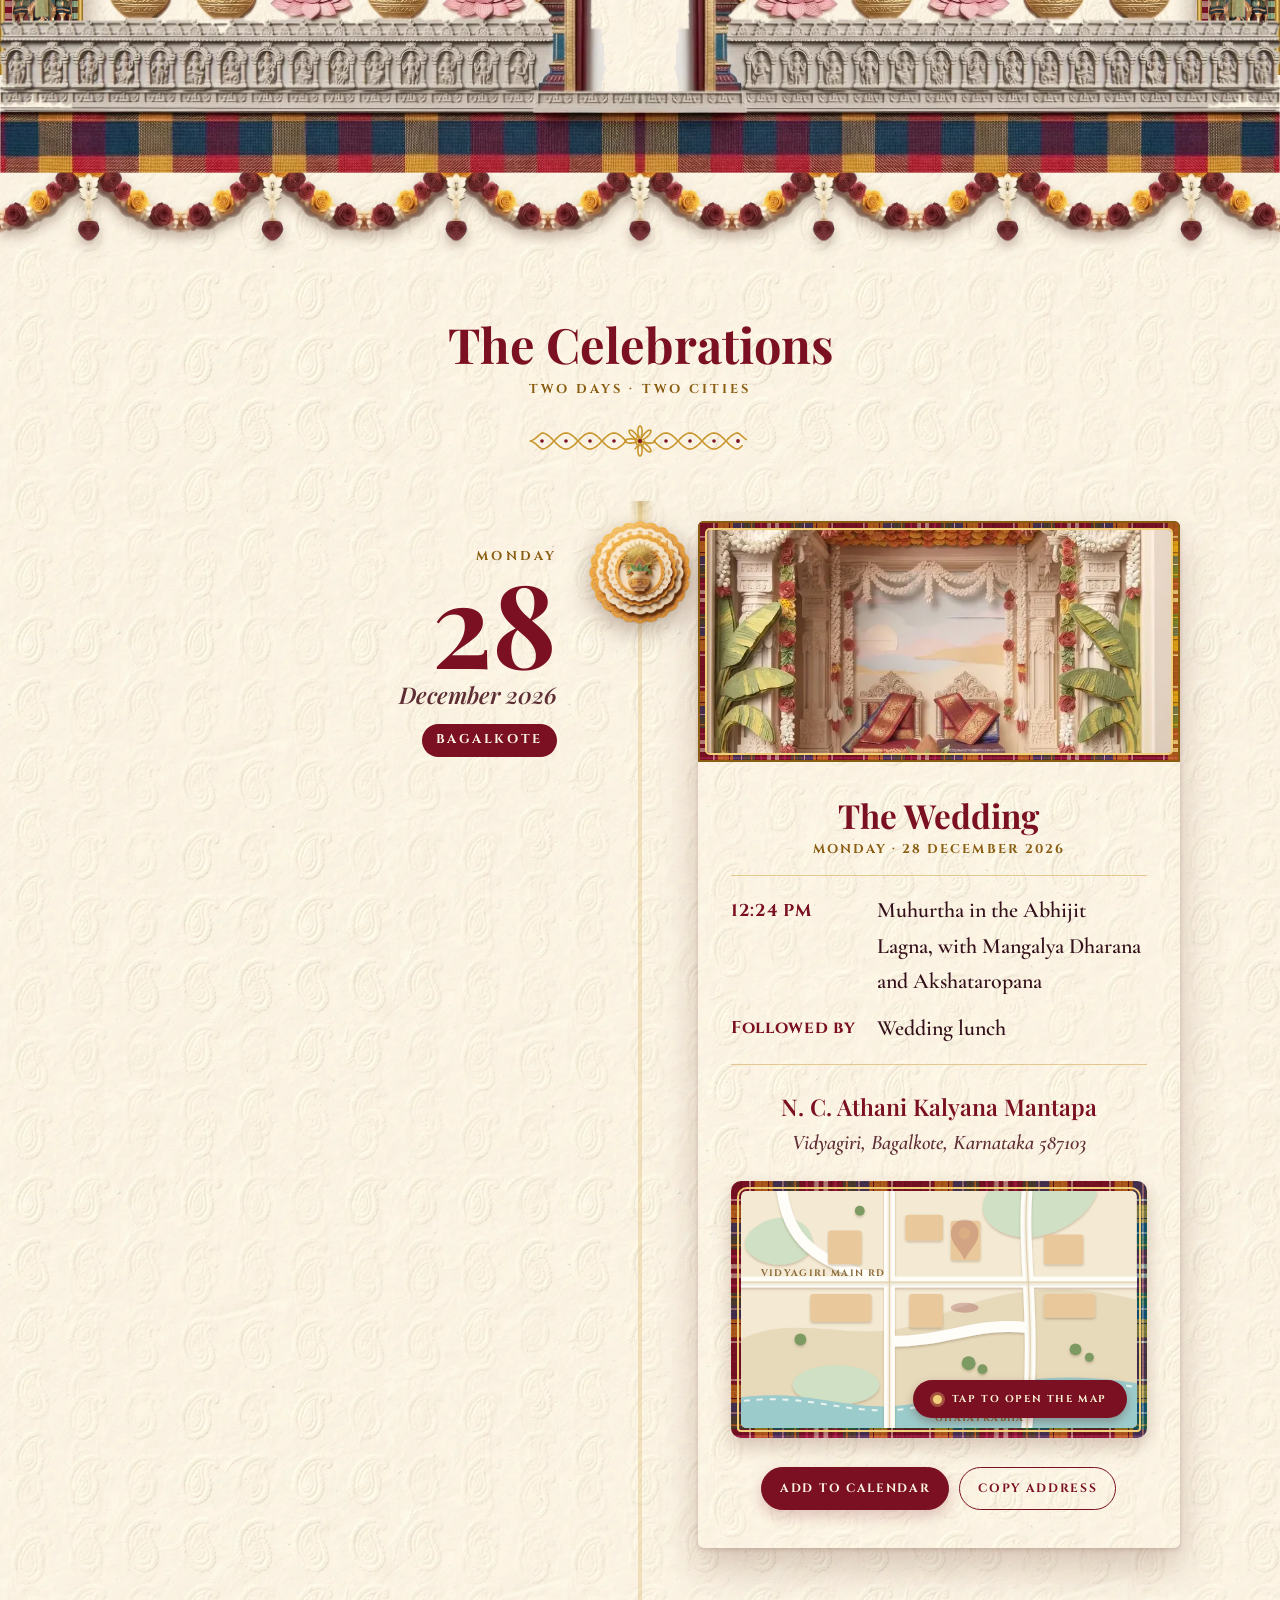
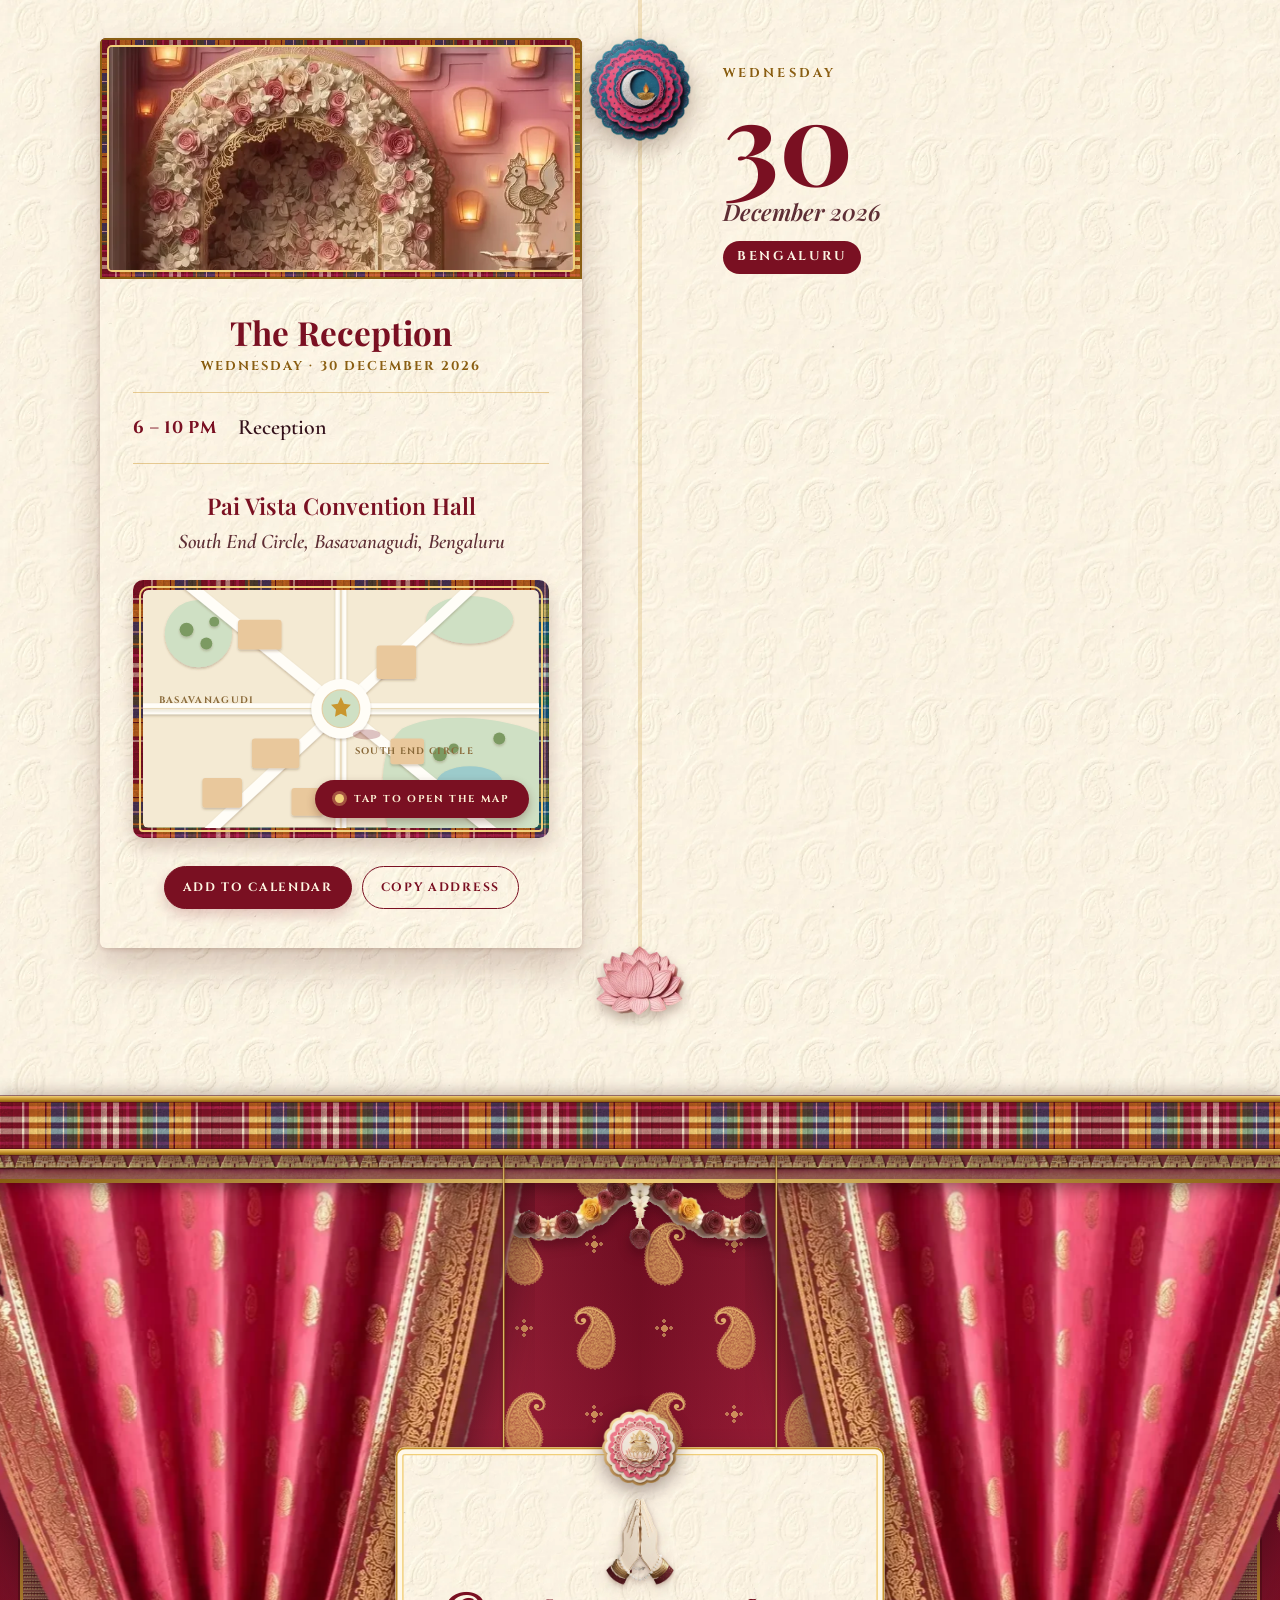
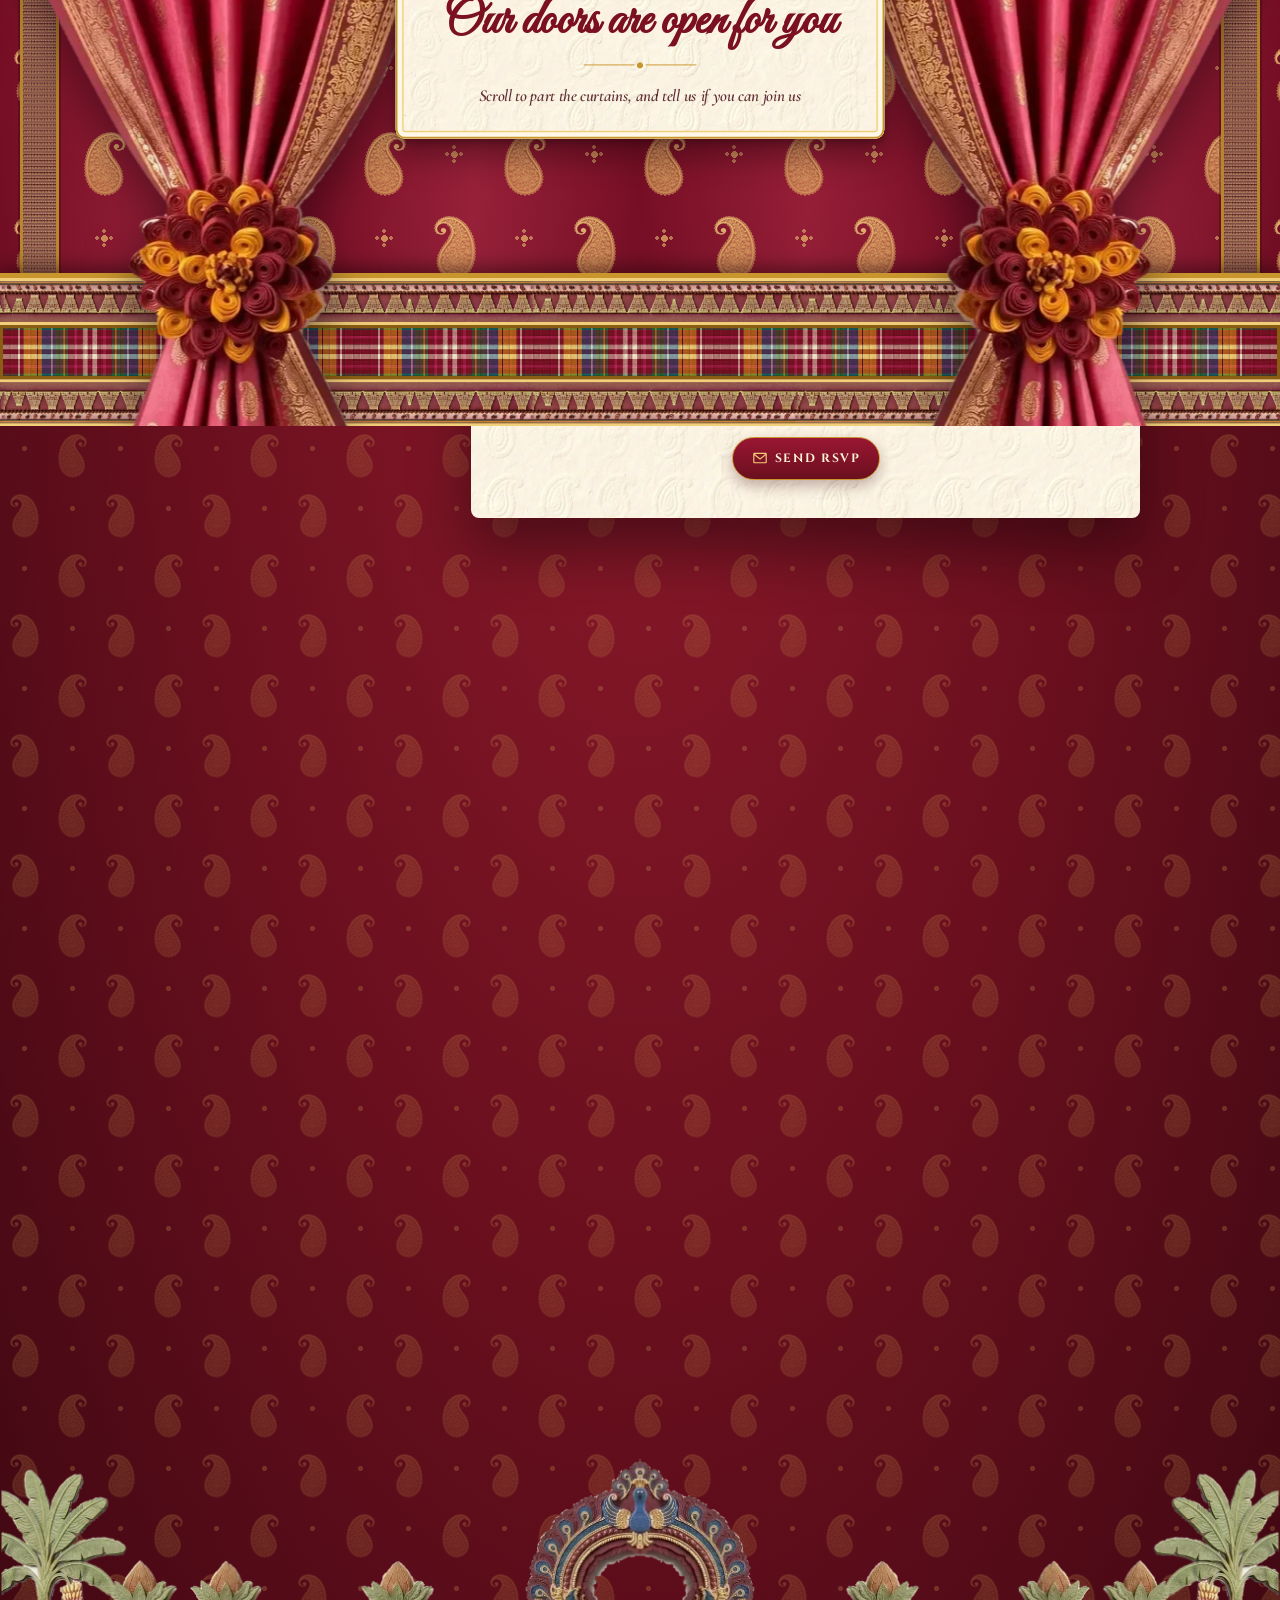
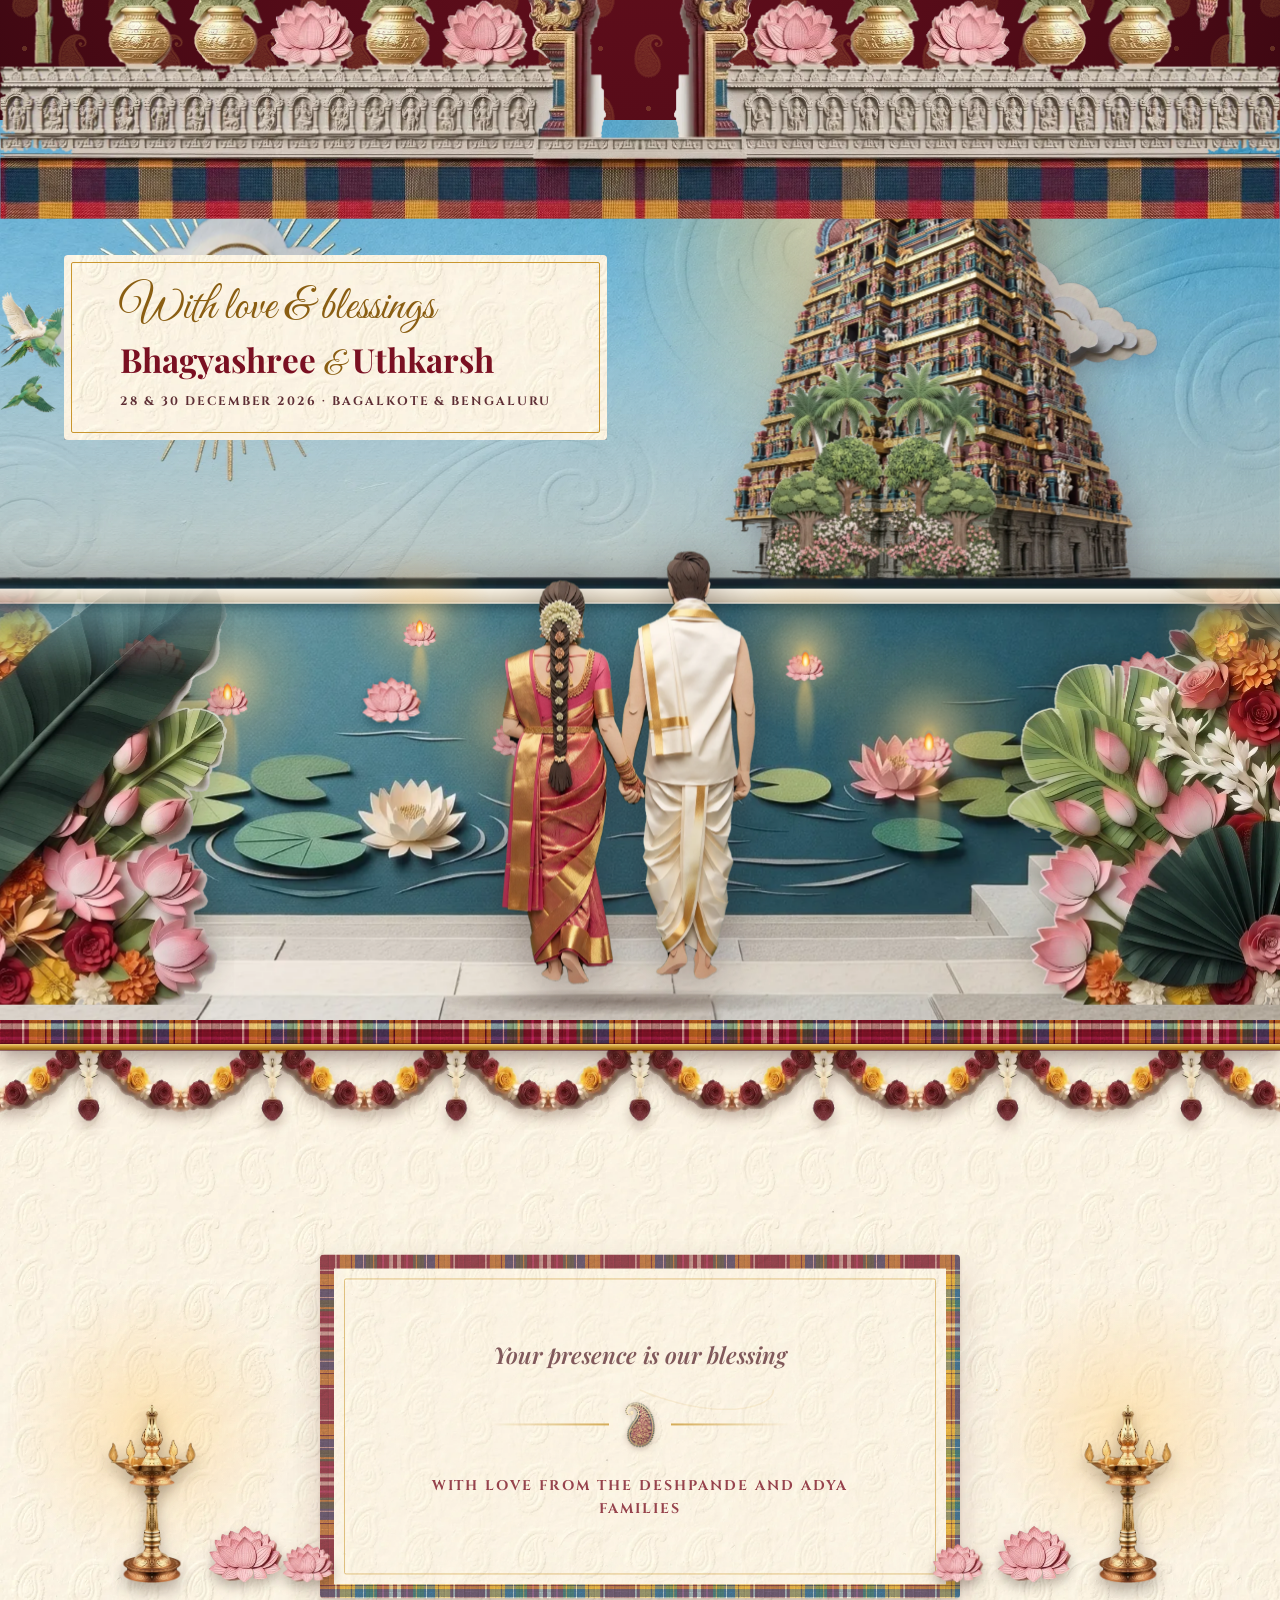
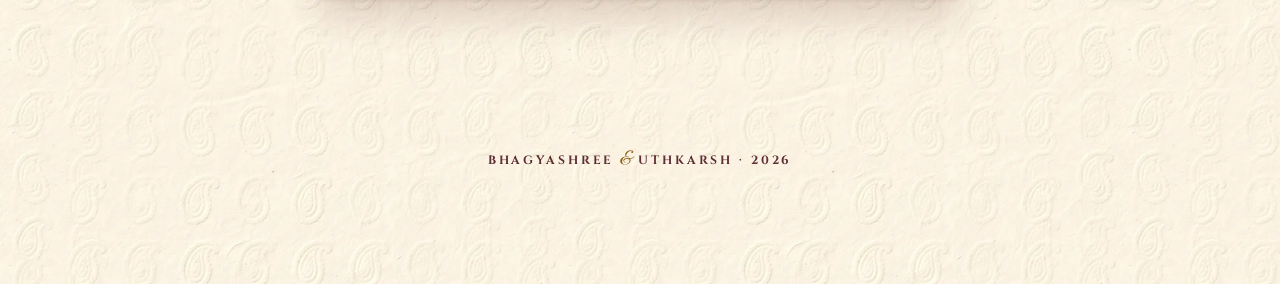
==== commit 1e2479b0: "Add files via upload" ====
--- a/bhagyashree-uthkarsh/index.html
+++ b/bhagyashree-uthkarsh/index.html
@@ -12,7 +12,7 @@
 <meta property="og:description" content="Wedding on 28 December 2026 in Bagalkote · Reception on 30 December 2026 in Bengaluru">
 <link rel="preload" as="image" href="assets/a6-gopuram.webp">
 <link rel="preload" as="image" href="assets/a1-flap.webp">
-<link rel="stylesheet" href="css/style.css?v=1123e">
+<link rel="stylesheet" href="css/style.css?v=1124c">
 </head>
 <body class="is-locked" data-lang="en">
 
@@ -81,7 +81,7 @@
     </div>
     <div class="L names-shade"></div>
     <div class="L names">
-      <p class="kn names-kn">ಶುಭ ವಿವಾಹ</p>
+      <p class="kn names-kn" data-i18n="shubha">Shubha Vivaha</p>
       <h1 class="names-main"><span class="nm" data-split>Bhagyashree</span><span class="amp">&amp;</span><span class="nm" data-split>Uthkarsh</span></h1>
     </div>
     <div class="L petals hero-shower" data-petals="12"></div>
@@ -176,8 +176,8 @@
           <h3 class="ev-title" data-i18n="wedTitle">The Wedding</h3>
           <p class="ev-date" data-i18n="wedDate">Monday · 28 December 2026</p>
           <dl class="ev-rows">
-            <dt data-i18n="wedTime">12:24 PM</dt><dd data-i18n="wedWhat">Akshatharopana &amp; Mangalyadharana, in the Abhijit Lagna</dd>
-            <dt data-i18n="wedFeastWhen">After</dt><dd data-i18n="wedFeast">Wedding feast</dd>
+            <dt data-i18n="wedTime">12:24 PM</dt><dd data-i18n="wedWhat">Muhurtha in the Abhijit Lagna, with Mangalya Dharana and Akshataropana</dd>
+            <dt data-i18n="wedFeastWhen">Followed by</dt><dd data-i18n="wedFeast">Wedding lunch</dd>
           </dl>
           <p class="ev-venue"><b data-i18n="wedVenue">N. C. Athani Kalyana Mantapa</b><span data-i18n="vAddrWed">Vidyagiri, Bagalkote, Karnataka 587103</span></p>
           <div class="mount"><a class="map" target="_blank" rel="noopener" href="https://maps.app.goo.gl/onUVFDoFLpxTTJVK7" data-src="https://maps.google.com/maps?q=N%20C%20Athani%20Kalyana%20Mantap%2C%20Vidyagiri%2C%20Bagalkot%2C%20Karnataka%20587103&amp;z=16&amp;output=embed" data-title="Map to N. C. Athani Kalyana Mantapa">
@@ -200,7 +200,7 @@
           <h3 class="ev-title" data-i18n="recTitle">The Reception</h3>
           <p class="ev-date" data-i18n="recDate">Wednesday · 30 December 2026</p>
           <dl class="ev-rows">
-            <dt data-i18n="recTime">6 – 10 PM</dt><dd data-i18n="recWhat">Reception for the bride and groom</dd>
+            <dt data-i18n="recTime">6 – 10 PM</dt><dd data-i18n="recWhat">Reception</dd>
           </dl>
           <p class="ev-venue"><b data-i18n="recVenue">Pai Vista Convention Hall</b><span data-i18n="vAddrRec">South End Circle, Basavanagudi, Bengaluru</span></p>
           <div class="mount"><a class="map" target="_blank" rel="noopener" href="https://maps.app.goo.gl/LvfdA4hSn5NFWWfX7" data-src="https://maps.google.com/maps?q=12.937926,77.5787204&amp;z=16&amp;output=embed" data-title="Map to Pai Vista Convention Hall">
@@ -329,6 +329,6 @@
 <script src="vendor/gsap.min.js"></script>
 <script src="vendor/ScrollTrigger.min.js"></script>
 <script src="vendor/lenis.min.js"></script>
-<script src="js/app.js?v=1123e"></script>
+<script src="js/app.js?v=1124c"></script>
 </body>
 </html>
